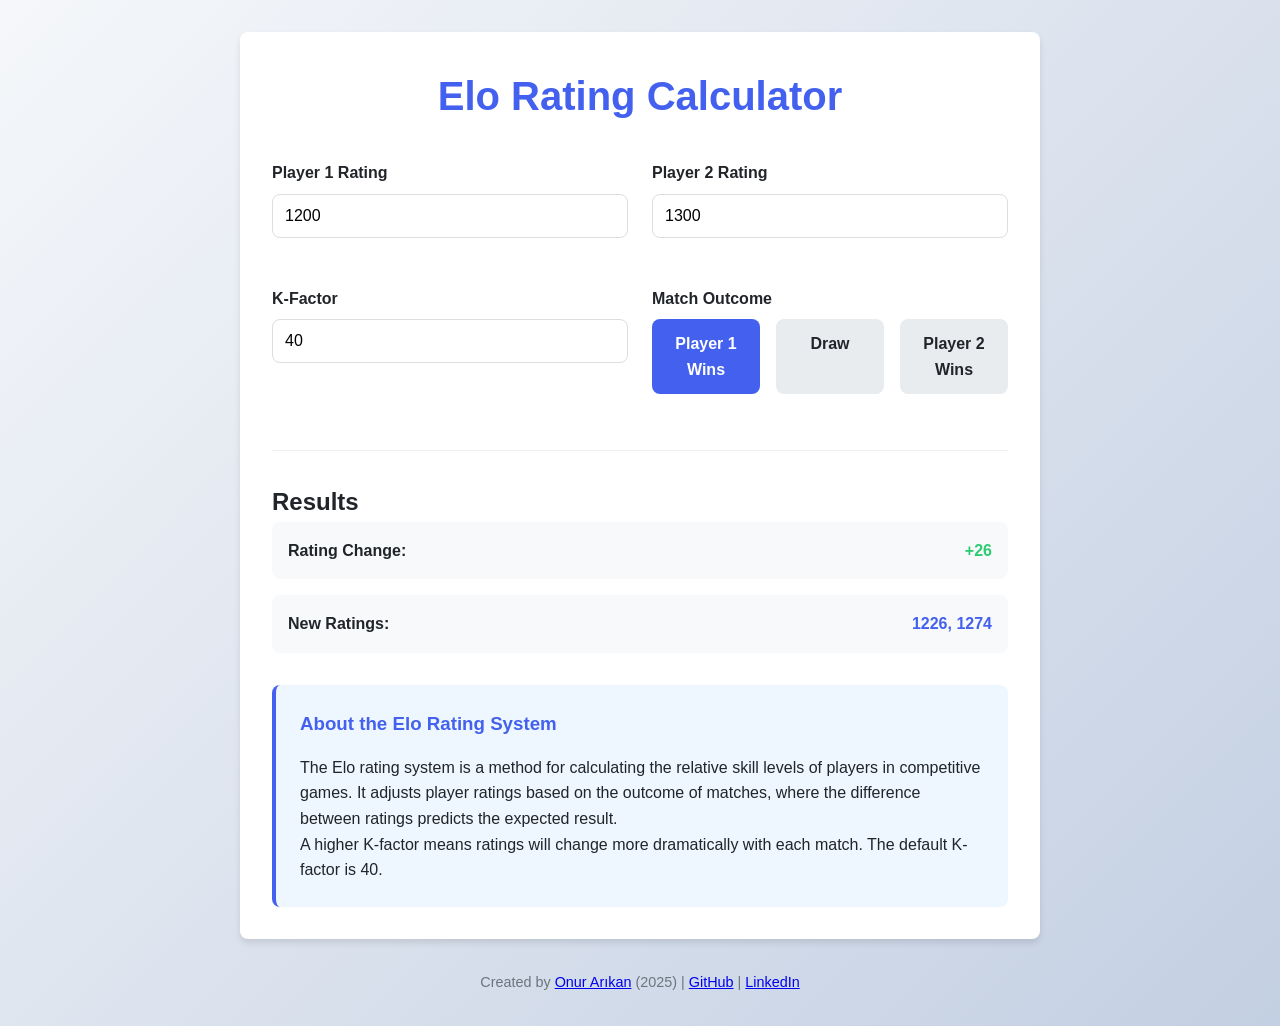
==== index.html @ 99c0aea3 "Add Github pages" ====
<!DOCTYPE html>
<html lang="en">
<head>
    <meta charset="UTF-8">
    <meta name="viewport" content="width=device-width, initial-scale=1.0">
    <title>Elo Rating Calculator</title>
    <link rel="stylesheet" href="styles.css">
</head>
<body>
    <div class="container">
        <header>
            <h1>Elo Rating Calculator</h1>
        </header>

        <div class="calculator">
            <div class="input-group">
                <label for="rating1">Player 1 Rating</label>
                <input type="number" id="rating1" placeholder="e.g., 1200" value="1200" min="0" required>
            </div>

            <div class="input-group">
                <label for="rating2">Player 2 Rating</label>
                <input type="number" id="rating2" placeholder="e.g., 1300" value="1300" min="0" required>
            </div>

            <div class="input-group">
                <label for="k-factor">K-Factor</label>
                <input type="number" id="k-factor" placeholder="e.g., 40" value="40" min="0" required>
            </div>

            <div class="input-group">
                <label>Match Outcome</label>
                <div class="score-options">
                    <div class="score-btn active" data-score="1">Player 1 Wins</div>
                    <div class="score-btn" data-score="0.5">Draw</div>
                    <div class="score-btn" data-score="0">Player 2 Wins</div>
                </div>
            </div>
        </div>

        <div class="results">
            <h2>Results</h2>
            <div class="result-item">
                <span class="result-label">Rating Change:</span>
                <span class="result-value" id="rating-change">0</span>
            </div>
            <div class="result-item">
                <span class="result-label">New Ratings:</span>
                <span class="result-value" id="new-ratings">1200, 1300</span>
            </div>
        </div>

        <div class="explanation">
            <h3>About the Elo Rating System</h3>
            <p>The Elo rating system is a method for calculating the relative skill levels of players in competitive games.
            It adjusts player ratings based on the outcome of matches, where the difference between ratings predicts the expected result.</p>
            <p>A higher K-factor means ratings will change more dramatically with each match. The default K-factor is 40.</p>
        </div>
    </div>

    <footer>
        <p class="muted-text">Created by <a href="https://onurarikan.dev">Onur Arıkan</a> (2025) |
                <a href="https://github.com/opethef10">GitHub</a> |
                <a href="https://www.linkedin.com/in/onur93arikan">LinkedIn</a>
            </p>
    </footer>

    <script src="script.js"></script>
</body>
</html>
---- styles.css ----
:root {
    --primary: #4361ee;
    --secondary: #3a0ca3;
    --success: #4cc9f0;
    --light: #f8f9fa;
    --dark: #212529;
    --gray: #6c757d;
    --border-radius: 8px;
    --box-shadow: 0 4px 6px rgba(0, 0, 0, 0.1);
    --transition: all 0.3s ease;
}

* {
    margin: 0;
    padding: 0;
    box-sizing: border-box;
}

body {
    font-family: 'Segoe UI', Tahoma, Geneva, Verdana, sans-serif;
    background: linear-gradient(135deg, #f5f7fa 0%, #c3cfe2 100%);
    color: var(--dark);
    line-height: 1.6;
    min-height: 100vh;
    display: flex;
    flex-direction: column;
    align-items: center;
    padding: 2rem 1rem;
}

.container {
    width: 100%;
    max-width: 800px;
    background-color: white;
    border-radius: var(--border-radius);
    box-shadow: var(--box-shadow);
    padding: 2rem;
    margin-bottom: 2rem;
}

header {
    text-align: center;
    margin-bottom: 2rem;
}

h1 {
    color: var(--primary);
    margin-bottom: 0.5rem;
    font-size: 2.5rem;
}

.subtitle {
    color: var(--gray);
    font-size: 1.1rem;
}

.calculator {
    display: grid;
    grid-template-columns: 1fr 1fr;
    gap: 1.5rem;
}

@media (max-width: 768px) {
    .calculator {
        grid-template-columns: 1fr;
    }
}

.input-group {
    margin-bottom: 1.5rem;
}

label {
    display: block;
    margin-bottom: 0.5rem;
    font-weight: 600;
    color: var(--dark);
}

input {
    width: 100%;
    padding: 0.75rem;
    border: 1px solid #ddd;
    border-radius: var(--border-radius);
    font-size: 1rem;
    transition: var(--transition);
}

input:focus {
    outline: none;
    border-color: var(--primary);
    box-shadow: 0 0 0 3px rgba(67, 97, 238, 0.2);
}

.score-options {
    display: flex;
    gap: 1rem;
}

.score-btn {
    flex: 1;
    padding: 0.75rem;
    background-color: #e9ecef;
    border: none;
    border-radius: var(--border-radius);
    cursor: pointer;
    text-align: center;
    font-weight: 600;
    transition: var(--transition);
}

.score-btn:hover {
    background-color: #dee2e6;
}

.score-btn.active {
    background-color: var(--primary);
    color: white;
}

button {
    grid-column: span 2;
    padding: 1rem;
    background-color: var(--primary);
    color: white;
    border: none;
    border-radius: var(--border-radius);
    font-size: 1.1rem;
    font-weight: 600;
    cursor: pointer;
    transition: var(--transition);
}

@media (max-width: 768px) {
    button {
        grid-column: span 1;
    }
}

button:hover {
    background-color: var(--secondary);
    transform: translateY(-2px);
}

.results {
    margin-top: 2rem;
    padding-top: 2rem;
    border-top: 1px solid #eee;
}

.result-item {
    display: flex;
    justify-content: space-between;
    margin-bottom: 1rem;
    padding: 1rem;
    background-color: #f8f9fa;
    border-radius: var(--border-radius);
}

.result-label {
    font-weight: 600;
}

.result-value {
    font-weight: 700;
    color: var(--primary);
}

.gain-positive {
    color: #2ecc71;
}

.gain-negative {
    color: #e74c3c;
}

.explanation {
    margin-top: 2rem;
    padding: 1.5rem;
    background-color: #eef7ff;
    border-radius: var(--border-radius);
    border-left: 4px solid var(--primary);
}

.explanation h3 {
    margin-bottom: 1rem;
    color: var(--primary);
}

footer {
    text-align: center;
    color: var(--gray);
    font-size: 0.9rem;
}
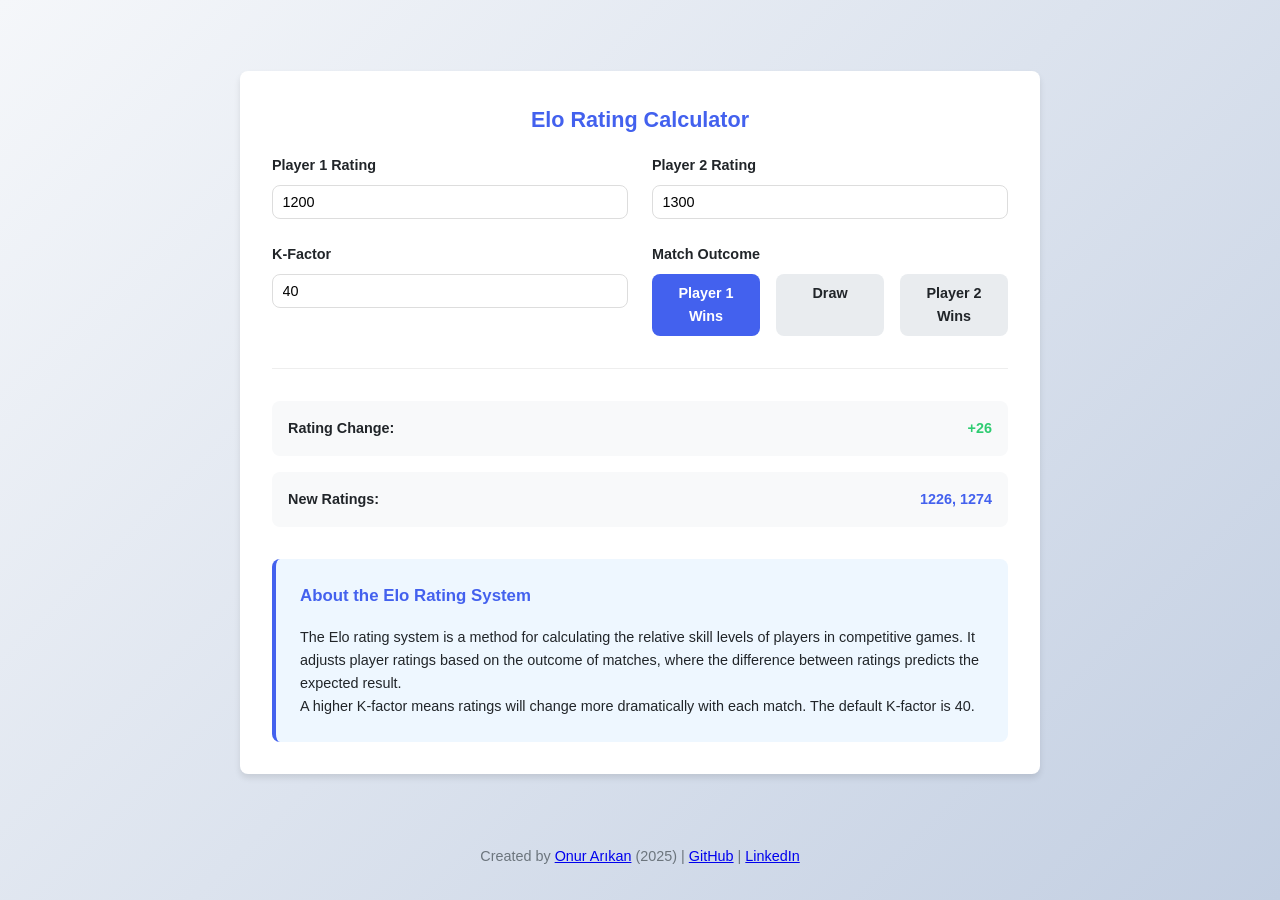
==== commit 57ce0dab: "Refactor the looks" ====
--- a/index.html
+++ b/index.html
@@ -5,11 +5,18 @@
     <meta name="viewport" content="width=device-width, initial-scale=1.0">
     <title>Elo Rating Calculator</title>
     <link rel="stylesheet" href="styles.css">
+    <link rel="manifest" href="manifest.json">
+    <link rel="icon" type="image/png" sizes="192x192" href="icons/icon-192.png">
+    <meta name="theme-color" content="#4361ee">
 </head>
 <body>
     <div class="container">
         <header>
-            <h1>Elo Rating Calculator</h1>
+            <h2>Elo Rating Calculator</h1>
+    <!-- Install button for PWA -->
+<button id="installBtn" class="install-btn" hidden>
+    Install as Web App
+</button>
         </header>
 
         <div class="calculator">
@@ -39,7 +46,6 @@
         </div>
 
         <div class="results">
-            <h2>Results</h2>
             <div class="result-item">
                 <span class="result-label">Rating Change:</span>
                 <span class="result-value" id="rating-change">0</span>
@@ -65,6 +71,7 @@
             </p>
     </footer>
 
+
     <script src="script.js"></script>
 </body>
 </html>
--- a/styles.css
+++ b/styles.css
@@ -21,6 +21,7 @@
     background: linear-gradient(135deg, #f5f7fa 0%, #c3cfe2 100%);
     color: var(--dark);
     line-height: 1.6;
+    font-size: 0.9rem;
     min-height: 100vh;
     display: flex;
     flex-direction: column;
@@ -35,18 +36,15 @@
     border-radius: var(--border-radius);
     box-shadow: var(--box-shadow);
     padding: 2rem;
-    margin-bottom: 2rem;
+    margin: auto;
 }
 
 header {
     text-align: center;
-    margin-bottom: 2rem;
-}
-
-h1 {
+}
+
+h2 {
     color: var(--primary);
-    margin-bottom: 0.5rem;
-    font-size: 2.5rem;
 }
 
 .subtitle {
@@ -58,16 +56,13 @@
     display: grid;
     grid-template-columns: 1fr 1fr;
     gap: 1.5rem;
+    margin-top: 1rem;
 }
 
 @media (max-width: 768px) {
     .calculator {
         grid-template-columns: 1fr;
     }
-}
-
-.input-group {
-    margin-bottom: 1.5rem;
 }
 
 label {
@@ -191,4 +186,32 @@
     text-align: center;
     color: var(--gray);
     font-size: 0.9rem;
-}
+    margin-top: 2rem;
+}
+
+.install-btn {
+    position: fixed;
+    bottom: 20px;
+    right: 20px;
+    padding: 0.75rem 1.5rem;
+    z-index: 999;
+}
+
+.install-btn:hover {
+    background-color: var(--secondary);
+    transform: translateY(-2px);
+}
+/* Make the button smaller and reposition on small screens */
+@media (max-width: 768px) {
+  .install-btn {
+      position: inherit;
+      padding: 0.6rem;
+      margin: 0.5rem;
+  }
+}
+
+/* 3. Inputs and buttons */
+input, .score-btn, button {
+    padding: 0.5rem 0.6rem;    /* less padding */
+    font-size: 0.9rem;
+}
